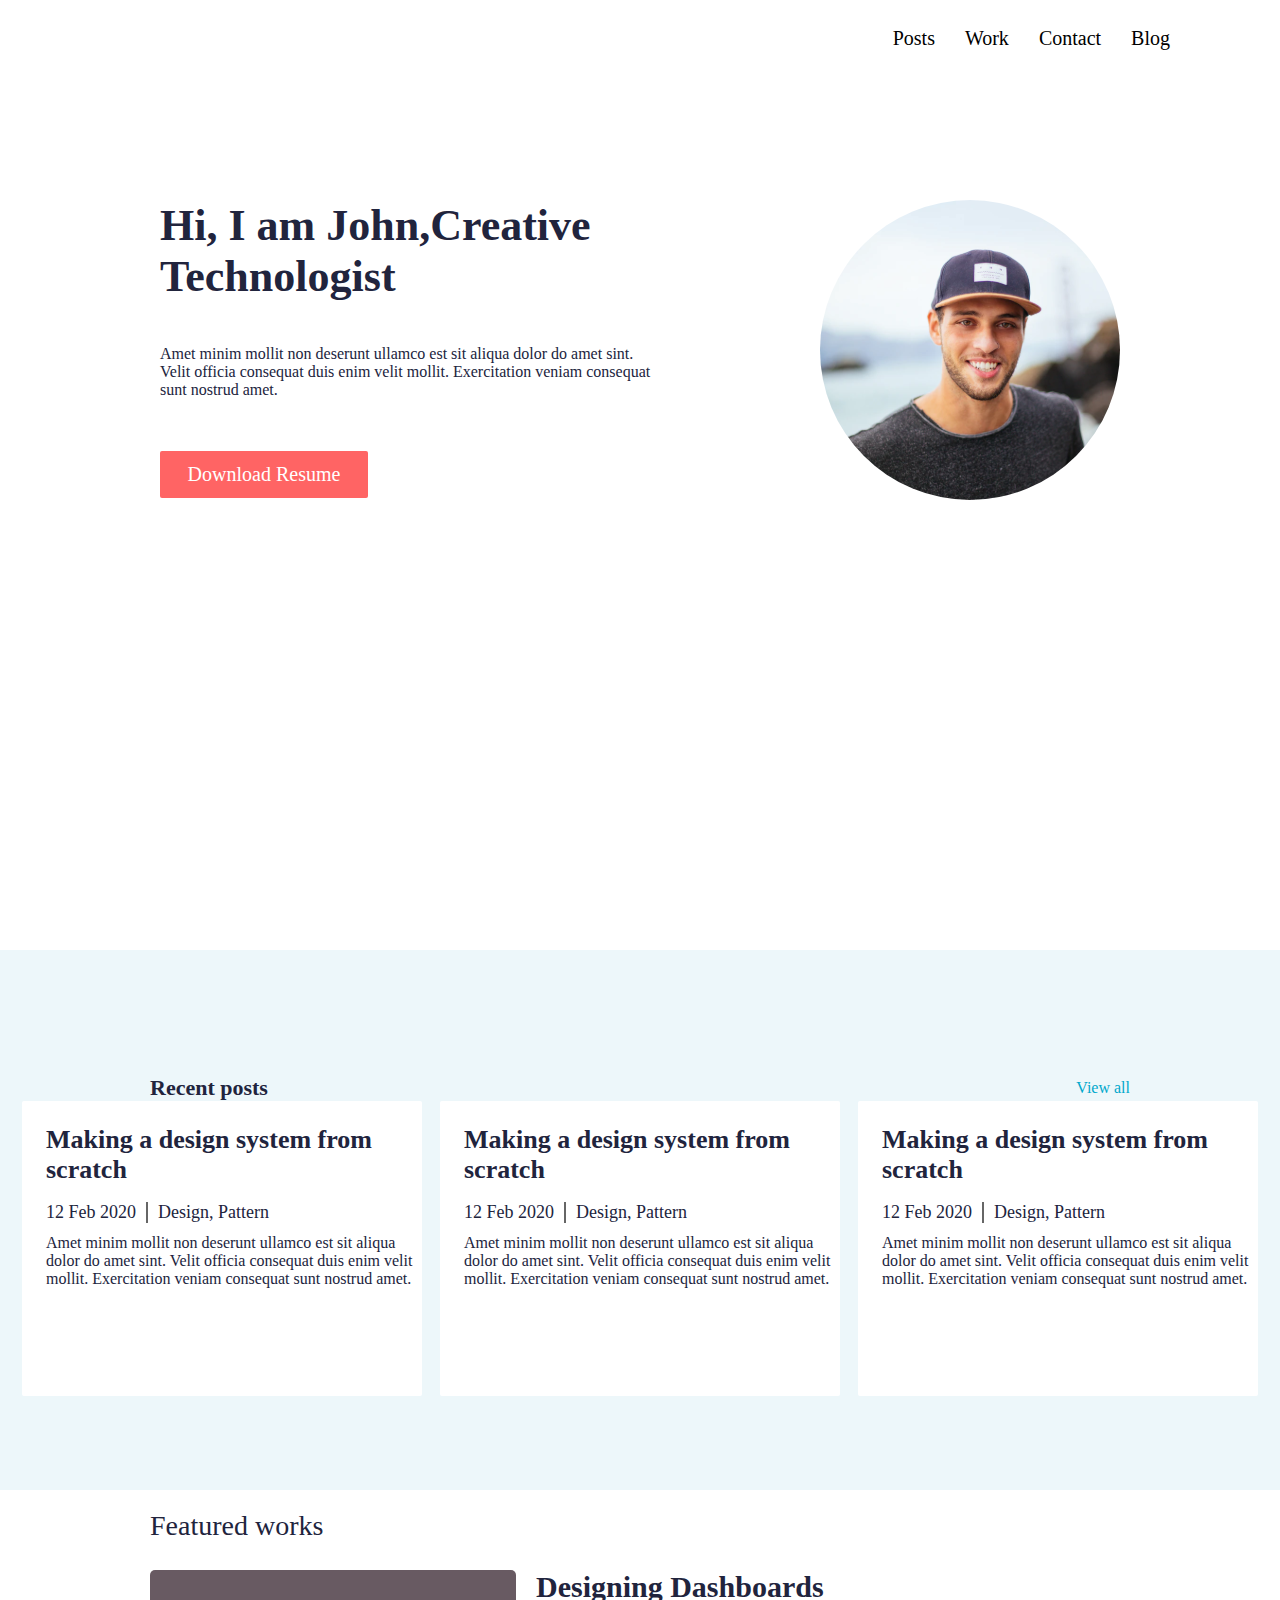
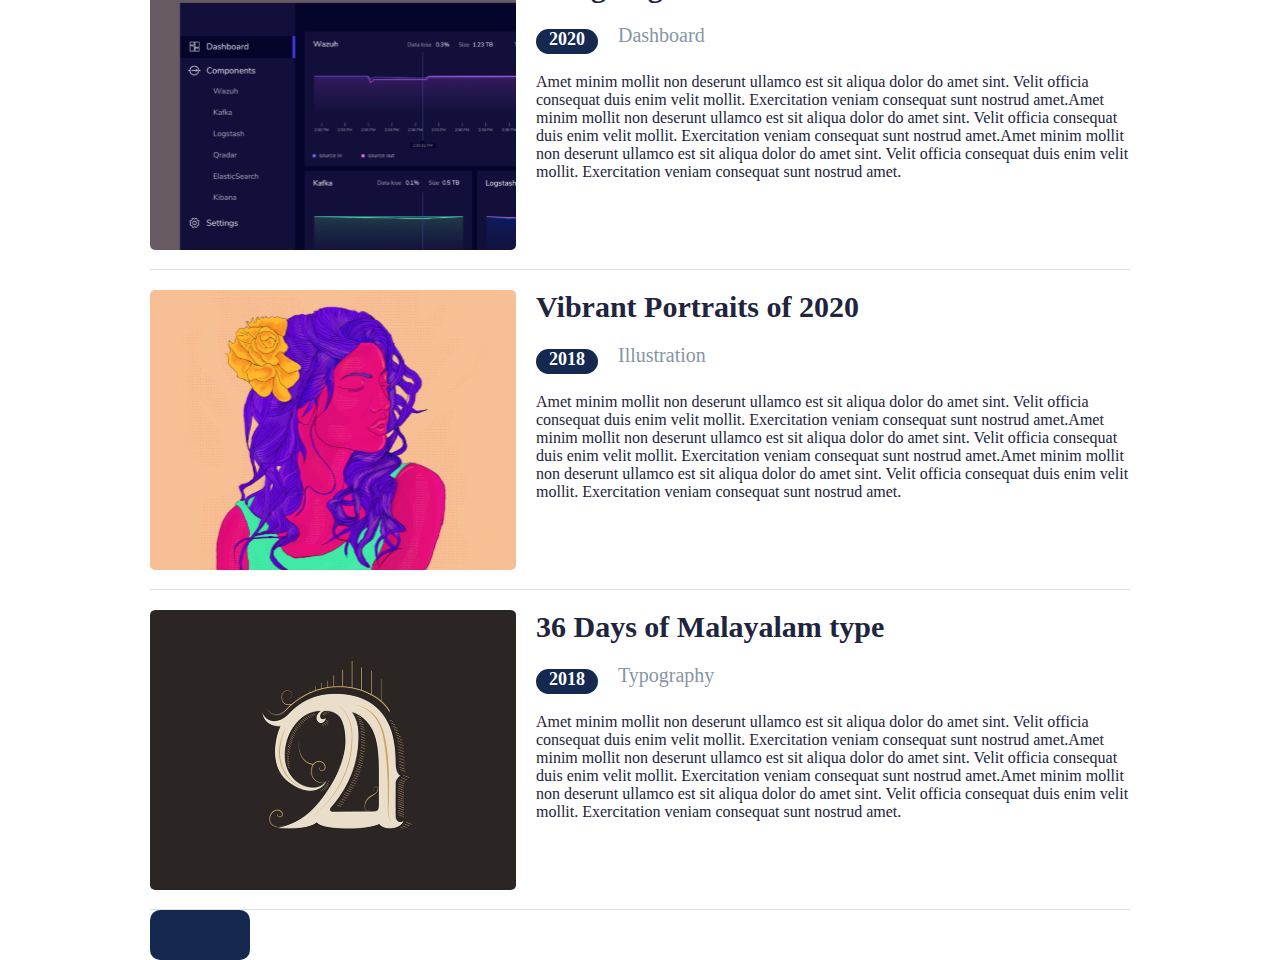
==== index.html @ cd60d569 "blog" ====
<!DOCTYPE html>
<html lang="en">
  <head>
    <meta charset="UTF-8" />
    <meta name="viewport" content="width=device-width, initial-scale=1.0" />
    <link rel="stylesheet" href="./css/style.css" />
    <link rel="icon" href="./imgs/favicon.jpg">
    <link rel="stylesheet" href="https://cdnjs.cloudflare.com/ajax/libs/font-awesome/6.5.2/css/all.min.css" integrity="sha512-SnH5WK+bZxgPHs44uWIX+LLJAJ9/2PkPKZ5QiAj6Ta86w+fsb2TkcmfRyVX3pBnMFcV7oQPJkl9QevSCWr3W6A==" crossorigin="anonymous" referrerpolicy="no-referrer" />
    <title>Homework</title>
  </head>
  <body>
    <header>
      <div class="container">
        <nav>
          <ul>
            <li><a href="#posts">Posts</a></li>
            <li><a href="#work">Work</a></li>
            <li><a href="#contact">Contact</a></li>
            <li><a href="./pages/blog.html">Blog</a></li>
          </ul>
        </nav>

        <section id="home" class="hero">
          <div class="hero__left">
            <div class="hero__left__div">
              <h1>Hi, I am John,Creative Technologist</h1>
            </div>
            <div>
              <p>
                Amet minim mollit non deserunt ullamco est sit aliqua dolor do
                amet sint. Velit officia consequat duis enim velit mollit.
                Exercitation veniam consequat sunt nostrud amet.
              </p>
            </div>
            <div>
              <button>Download Resume</button>
            </div>
          </div>

          <div class="hero__right">
            <img src="./imgs/person.svg" alt="img" />
          </div>
        </section>
      </div>

      <!-- section>post -->
      <section id="posts" class="posts">
        <div class="wrapper container">
          <div class="">
            <div class="top">
              <div><h5>Recent posts</h5></div>
              <div><a href="#">View all</a></div>
            </div>

            <div class="info">
              <div class="info__item">
                <h2>Making a design system from scratch</h2>
                <div class="date">
                  <div class="date__p">
                    <p>12 Feb 2020</p>
                  </div>
                  <div class="date__line"></div>
                  <div class="date__p">
                    <p>Design, Pattern</p>
                  </div>
                </div>
                <p class="date__text">
                  Amet minim mollit non deserunt ullamco est sit aliqua dolor do
                  amet sint. Velit officia consequat duis enim velit mollit.
                  Exercitation veniam consequat sunt nostrud amet.
                </p>
              </div>

              <div class="info">
                <div class="info__item">
                  <h2>Making a design system from scratch</h2>
                  <div class="date">
                    <div class="date__p">
                      <p>12 Feb 2020</p>
                    </div>
                    <div class="date__line"></div>
                    <div class="date__p">
                      <p>Design, Pattern</p>
                    </div>
                  </div>
                  <p class="date__text">
                    Amet minim mollit non deserunt ullamco est sit aliqua dolor
                    do amet sint. Velit officia consequat duis enim velit
                    mollit. Exercitation veniam consequat sunt nostrud amet.
                  </p>
                </div>
              </div>
              <div class="info">
                <div class="info__item">
                  <h2>Making a design system from scratch</h2>
                  <div class="date">
                    <div class="date__p">
                      <p>12 Feb 2020</p>
                    </div>
                    <div class="date__line"></div>
                    <div class="date__p">
                      <p>Design, Pattern</p>
                    </div>
                  </div>
                  <p class="date__text">
                    Amet minim mollit non deserunt ullamco est sit aliqua dolor
                    do amet sint. Velit officia consequat duis enim velit
                    mollit. Exercitation veniam consequat sunt nostrud amet.
                  </p>
                </div>
              </div>
            </div>
          </div>
        </div>
      </section>
      <!-- section>work -->

      <section id="work" class="work">
        <div class="box container">
          <div class="heading">
            <h4>Featured works</h4>
          </div>

          <div class="box__item">
            <div class="box__img">
              <img src="./imgs/pic1.svg" alt="img" />
            </div>
            <div class="box__info">
              <h2>Designing Dashboards</h2>
              <div>
                <span>2020</span>
                <p>Dashboard</p>
              </div>
              <p class="box__item__p">
                Amet minim mollit non deserunt ullamco est sit aliqua dolor do
                amet sint. Velit officia consequat duis enim velit mollit.
                Exercitation veniam consequat sunt nostrud amet.Amet minim
                mollit non deserunt ullamco est sit aliqua dolor do amet sint.
                Velit officia consequat duis enim velit mollit. Exercitation
                veniam consequat sunt nostrud amet.Amet minim mollit non
                deserunt ullamco est sit aliqua dolor do amet sint. Velit
                officia consequat duis enim velit mollit. Exercitation veniam
                consequat sunt nostrud amet.
              </p>
            </div>
          </div>

          <div class="box__item">
            <div class="box__img">
              <img src="./imgs/pic2.svg" alt="img" />
            </div>
            <div class="box__info">
              <h2>Vibrant Portraits of 2020</h2>
              <div>
                <span>2018</span>
                <p>Illustration</p>
              </div>
              <p class="box__item__p">
                Amet minim mollit non deserunt ullamco est sit aliqua dolor do
                amet sint. Velit officia consequat duis enim velit mollit.
                Exercitation veniam consequat sunt nostrud amet.Amet minim
                mollit non deserunt ullamco est sit aliqua dolor do amet sint.
                Velit officia consequat duis enim velit mollit. Exercitation
                veniam consequat sunt nostrud amet.Amet minim mollit non
                deserunt ullamco est sit aliqua dolor do amet sint. Velit
                officia consequat duis enim velit mollit. Exercitation veniam
                consequat sunt nostrud amet.
              </p>
            </div>
          </div>
          <div class="box__item">
            <div class="box__img">
              <img src="./imgs/pic3.svg" alt="img" />
            </div>
            <div class="box__info">
              <h2>36 Days of Malayalam type</h2>
              <div>
                <span>2018</span>
                <p>Typography</p>
              </div>
              <p class="box__item__p">
                Amet minim mollit non deserunt ullamco est sit aliqua dolor do
                amet sint. Velit officia consequat duis enim velit mollit.
                Exercitation veniam consequat sunt nostrud amet.Amet minim
                mollit non deserunt ullamco est sit aliqua dolor do amet sint.
                Velit officia consequat duis enim velit mollit. Exercitation
                veniam consequat sunt nostrud amet.Amet minim mollit non
                deserunt ullamco est sit aliqua dolor do amet sint. Velit
                officia consequat duis enim velit mollit. Exercitation veniam
                consequat sunt nostrud amet.
              </p>
            </div>
          </div>

          <div class="home__btn">
            <a href="#home"><i class="fa-solid fa-arrow-up fa-2x"></i></a>
        </div>
        </div>

        
      </section>
    </header>
  </body>
</html>
---- css/style.css ----
* {
  margin: 0;
  padding: 0;
  box-sizing: border-box;
  scroll-behavior: smooth;
}

@font-face {
  font-family: Heebo;
  src: url(../Heebo/static/Heebo-Regular.ttf);
}

.container {
  width: 100%;
  padding: 0px 150px;
}


nav {
  padding-top: 27px;
  padding-left: 1020px;
  padding-right: 60px;
}
nav ul {
  display: flex;
  justify-content: end;
  gap: 30px;
  list-style-type: none;
}

nav li a {
  text-decoration: none;
  font-size: 20px;
  color: #000000;
  font-weight: 500;
  font-family: Heebo;
}

.hero {
  height: 100vh;
  padding-top: 150px;
  display: flex;
  align-items: start;
  justify-content: center;
  gap: 150px;
  padding-bottom: 150px;
}

.hero__left {
  display: flex;
  flex-direction: column;
  gap: 40px;
}

.hero h1 {
  width: 510px;
  height: 105px;
  font-family: Heebo;
  font-weight: 700;
  font-size: 44px;
  color: #21243d;
}

.hero .hero__left p {
  width: 497px;
  height: 66px;
  color: #21243d;
  font-family: Heebo;
  font-weight: 400;
}

.hero button {
  width: 208px;
  height: 47px;
  background: #ff6464;
  border: none;
  border-radius: 2px;
  color: #ffffff;
  font-size: 20px;
  font-family: Heebo;
  font-weight: 500;
}

.hero__right img {
  width: 300px;
  height: 300px;
}

/* second */

.posts {
  width: 100%;
  height: 60vh;
  background: rgb(237, 247, 250);
  display: flex;
  justify-content: center;
  align-items: center;
}

.wrapper {
}

.top {
  display: flex;
  justify-content: space-between;
  align-items: center;
  padding-top: 30px;
}

.top div h5 {
  font-size: 22px;
  font-family: Heebo;
  color: #21243d;
}

.top div a {
  width: 208px;
  height: 20px;
  font-size: 16px;
  font-family: Heebo;
  color: #00a8cc;
  text-decoration: none;
}

.info {
  display: flex;
  justify-content: center;
  align-items: center;

  gap: 18px;
}

.info__item {
  width: 400px;
  height: 295px;
  border-radius: 2px;
  background: #ffffff;
  padding: 24px;
}

.posts .info__item h2 {
  width: 374px;
  color: #21243d;
  font-family: Heebo;
  font-weight: 700;
  font-size: 26px;
}

.date {
  display: flex;
  align-items: center;
  padding-top: 17px;
  gap: 10px;
}

.date__p {
  font-size: 18px;
  font-family: Heebo;
  font-size: 18px;
  color: #21243d;
}

.date__line {
  border: 1px solid;
  height: 21px;
  opacity: 0.6;
  padding-top: 17px;
}

.date__text {
  width: 368px;
  height: 317px;
  font-family: Heebo;
  font-weight: 400;
  color: #21243d;
  font-size: 16px;
  padding-top: 11px;
}

/* section>work */

.box {
  height: 100vh;
}

.heading {
  width: 200px;
  height: 60px;
  padding: 20px 0px;
}

.heading h4 {
  font-size: 28px;
  font-family: Heebo;
  font-weight: 400;
  color: #21243d;
}

.box__item {
  height: 320px;
  display: flex;
  gap: 20px;
  padding-top: 20px;
  border-bottom: 1px solid #e0e0e0;
}

.box__img {
  width: 400px;
  height: 280px;
}

.box__img img {
  width: 100%;
  height: 100%;
  object-fit: cover;
  border-radius: 5px;
}

.box__info h2 {
  width: 390px;
  height: 44px;
  font-family: Heebo;
  font-size: 30px;
  font-weight: 700;
  color: #21243d;
}

.box__info div {
  display: flex;
  align-items: center;
  padding-top: 10px;
  gap: 20px;
}

.box__info div span {
  width: 62px;
  height: 25px;
  border-radius: 16px;
  background: #142850;
  font-size: 18px;
  color: #ffffff;
  font-family: Heebo;
  font-weight: 900;
  text-align: center;
}

.box__info div p {
  width: 374px;
  height: 34px;
  font-family: Heebo;
  font-weight: 400;
  font-size: 20px;
  color: #8695a4;
}

.box__item__p {
  width: 594px;
  height: 93px;
  font-family: Heebo;
  font-size: 16px;
  font-weight: 400;
  color: #21243d;
  padding-top: 15px;
}

.home__btn {
    width: 100px;
    height: 50px;
    background-color: #142850;
    display: flex;
    align-items: center;
    justify-content: center;
    border-radius: 10px;
}

.home__btn a {
    color: white;
    
}
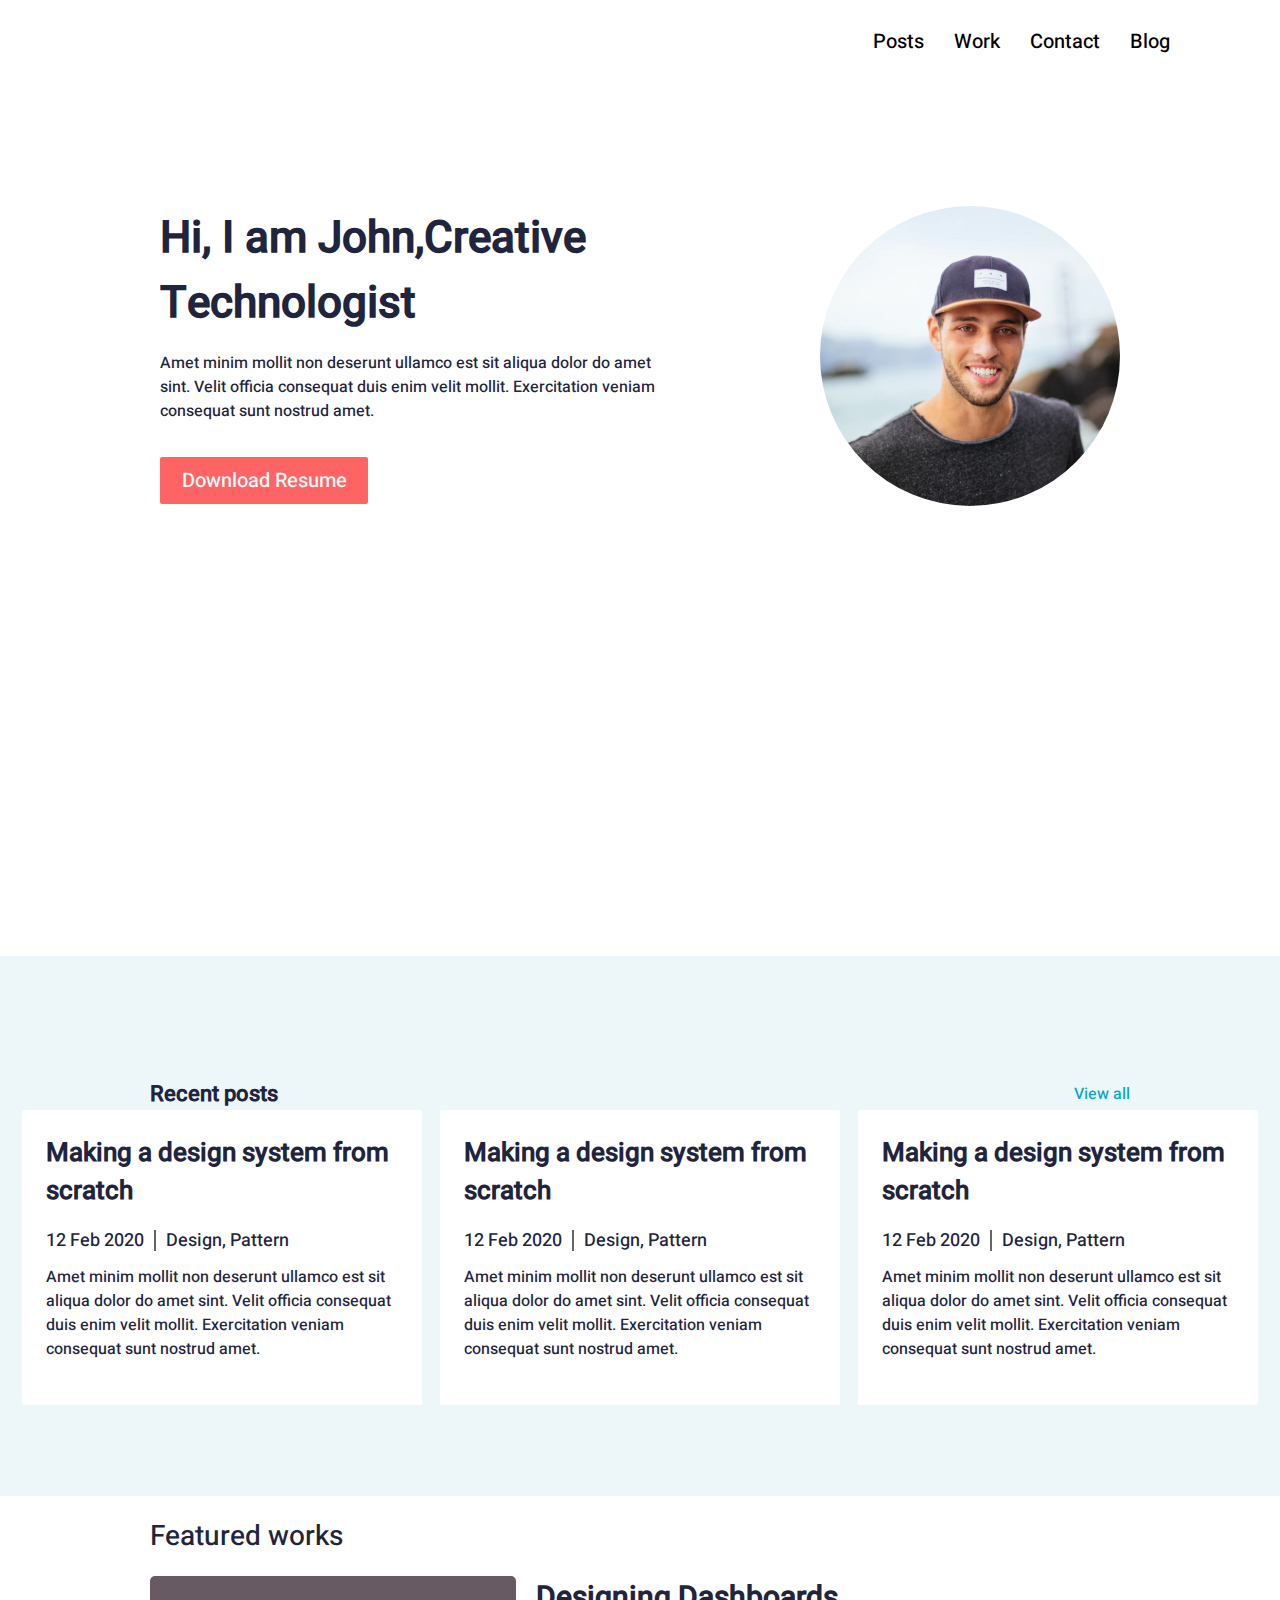
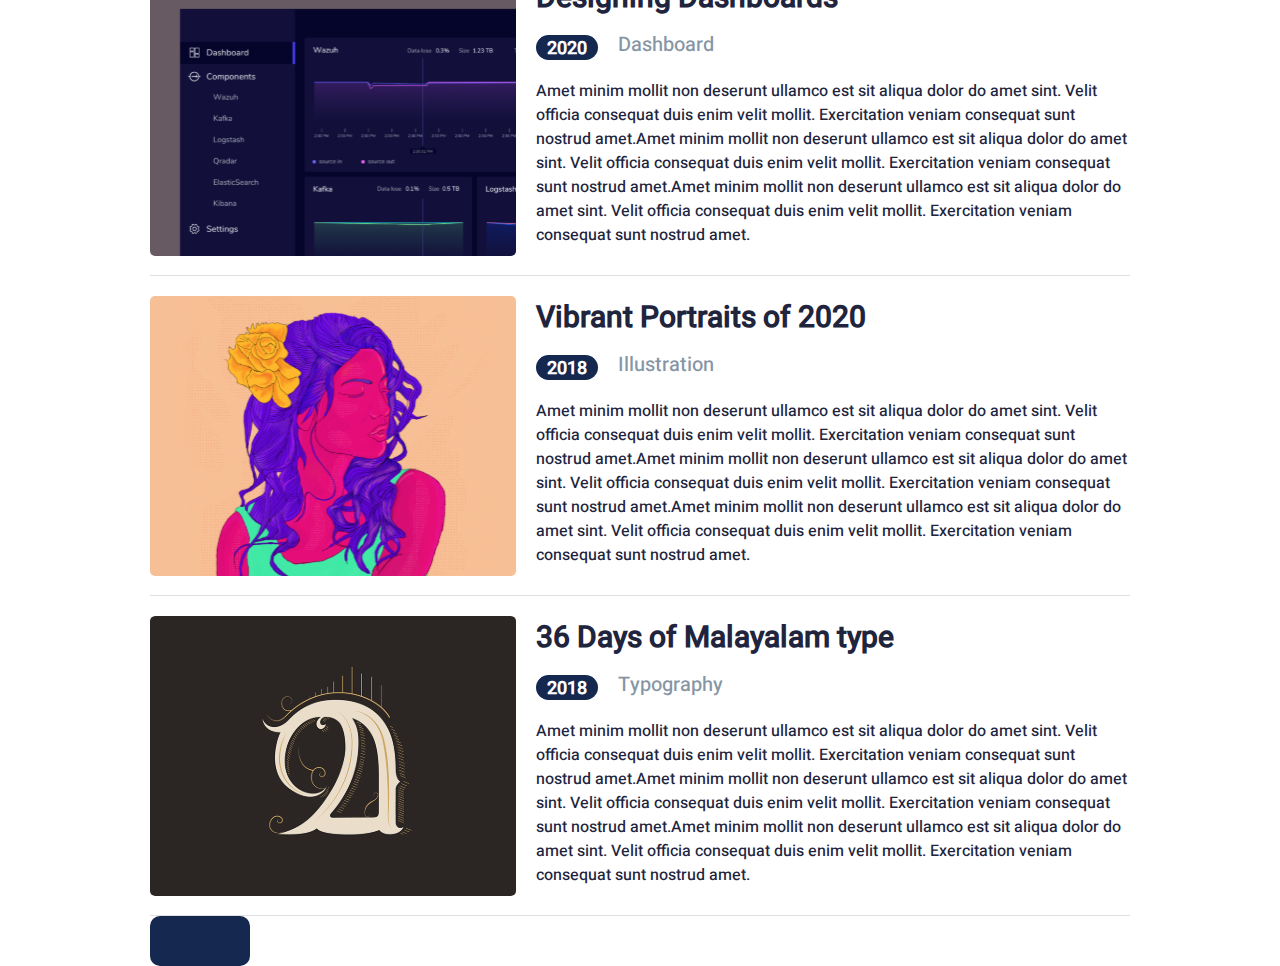
==== commit f09c8650: "formatted" ====
--- a/index.html
+++ b/index.html
@@ -4,8 +4,14 @@
     <meta charset="UTF-8" />
     <meta name="viewport" content="width=device-width, initial-scale=1.0" />
     <link rel="stylesheet" href="./css/style.css" />
-    <link rel="icon" href="./imgs/favicon.jpg">
-    <link rel="stylesheet" href="https://cdnjs.cloudflare.com/ajax/libs/font-awesome/6.5.2/css/all.min.css" integrity="sha512-SnH5WK+bZxgPHs44uWIX+LLJAJ9/2PkPKZ5QiAj6Ta86w+fsb2TkcmfRyVX3pBnMFcV7oQPJkl9QevSCWr3W6A==" crossorigin="anonymous" referrerpolicy="no-referrer" />
+    <link rel="icon" href="./imgs/favicon.jpg" />
+    <link
+      rel="stylesheet"
+      href="https://cdnjs.cloudflare.com/ajax/libs/font-awesome/6.5.2/css/all.min.css"
+      integrity="sha512-SnH5WK+bZxgPHs44uWIX+LLJAJ9/2PkPKZ5QiAj6Ta86w+fsb2TkcmfRyVX3pBnMFcV7oQPJkl9QevSCWr3W6A=="
+      crossorigin="anonymous"
+      referrerpolicy="no-referrer"
+    />
     <title>Homework</title>
   </head>
   <body>
@@ -194,10 +200,8 @@
 
           <div class="home__btn">
             <a href="#home"><i class="fa-solid fa-arrow-up fa-2x"></i></a>
+          </div>
         </div>
-        </div>
-
-        
       </section>
     </header>
   </body>
--- a/css/style.css
+++ b/css/style.css
@@ -7,14 +7,13 @@
 
 @font-face {
   font-family: Heebo;
-  src: url(../Heebo/static/Heebo-Regular.ttf);
+  src: url(../newfonts/heebo/Heebo/static/Heebo-Medium.ttf);
 }
 
 .container {
   width: 100%;
   padding: 0px 150px;
 }
-
 
 nav {
   padding-top: 27px;
@@ -264,16 +263,15 @@
 }
 
 .home__btn {
-    width: 100px;
-    height: 50px;
-    background-color: #142850;
-    display: flex;
-    align-items: center;
-    justify-content: center;
-    border-radius: 10px;
+  width: 100px;
+  height: 50px;
+  background-color: #142850;
+  display: flex;
+  align-items: center;
+  justify-content: center;
+  border-radius: 10px;
 }
 
 .home__btn a {
-    color: white;
-    
-}
+  color: white;
+}
